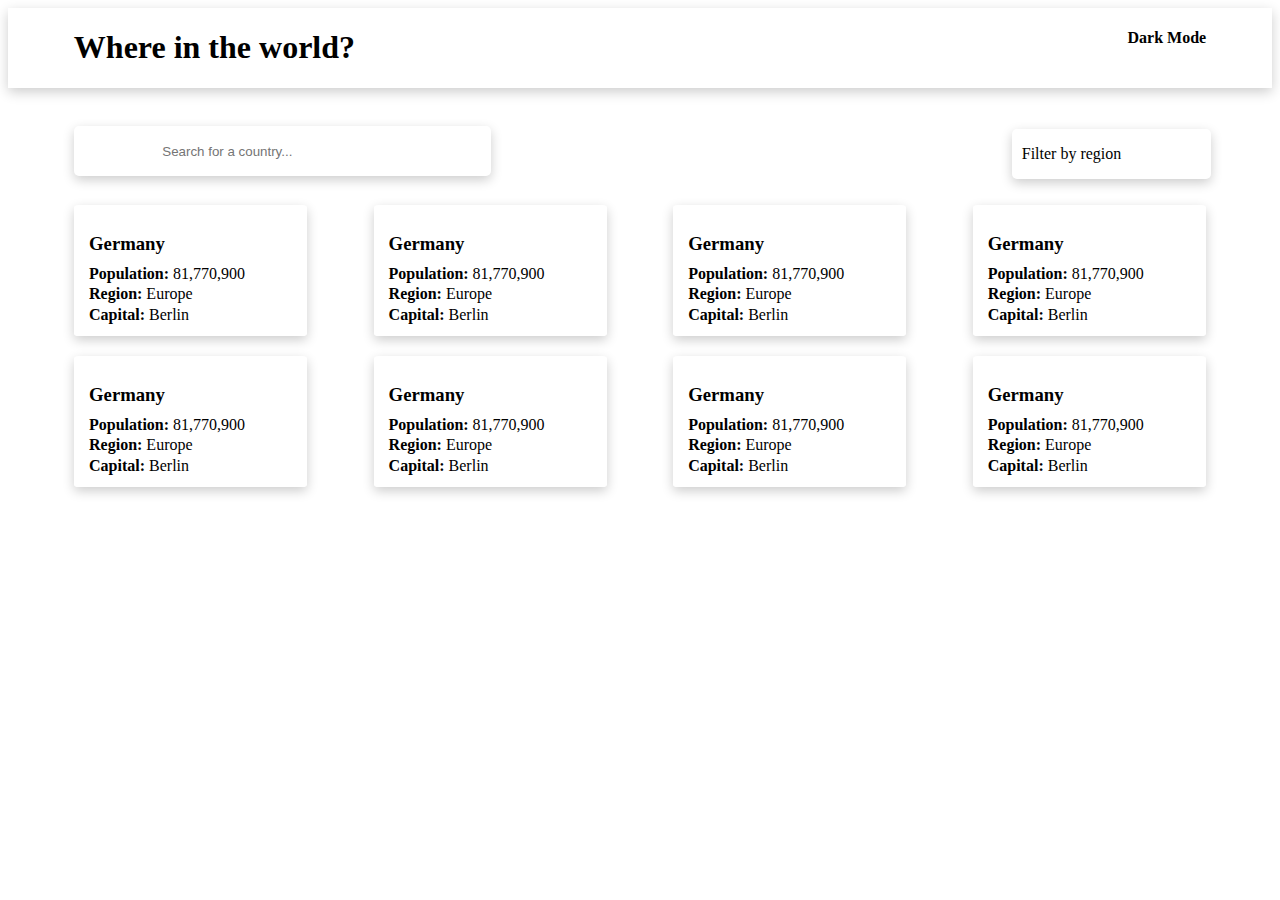
==== index.html @ eb94289c "Light theme added" ====
<!DOCTYPE html>
<html lang="en">

<head>
    <meta charset="UTF-8">
    <meta name="viewport" content="width=device-width, initial-scale=1.0">
    <title>Countries with color switcher</title>
    <link rel="stylesheet" href="./src/css/style.css">
    <link rel="stylesheet" href="./src/css/style-light.css">
    <link rel="stylesheet" href="https://pro.fontawesome.com/releases/v5.10.0/css/all.css"
        integrity="sha384-AYmEC3Yw5cVb3ZcuHtOA93w35dYTsvhLPVnYs9eStHfGJvOvKxVfELGroGkvsg+p" crossorigin="anonymous" />
</head>

<body>
    <div class="container">
        <header class="container-header wrapper">
            <h1 class="container-header-title">Where in the world?</h1>
            <div class="container-header-theme">
                <h4 class="container-header-theme-title">
                    <i class="far fa-moon icon"></i>Dark Mode</h4>
            </div>
        </header>
        <section class="container-tools">
            <div class="container-tools-search wrapper"><i class="fa fa-search icon"></i><input type="text"
                    placeholder="Search for a country...">
                    </div>
            <div class="container-tools-filter">
                <p class="wrapper">Filter by region <i class="fa fa-angle-down icon"></i></p>
                <ul class="container-tools-filter-dropdown wrapper">
                    <li>Africa</li>
                    <li>America</li>
                    <li>Asia</li>
                    <li>Europe</li>
                    <li>Oceania</li>
                </ul>
            </div>
        </section>
        <section class="container-countries">
            <div class="container-country wrapper">
                <img src="https://upload.wikimedia.org/wikipedia/commons/thumb/9/9a/Flag_of_Afghanistan.svg/125px-Flag_of_Afghanistan.svg.png"
                    alt="" class="container-country--flag">
                <div class="container-country--name">
                    <h3>Germany</h3>
                </div>
                <div class="container-country--populatoin">

                    <p><span>Population:</span> 81,770,900</p>
                </div>
                <div class="container-country--region">

                    <p><span>Region:</span> Europe</p>
                </div>
                <div class="container-country--capital">

                    <p><span>Capital:</span> Berlin</p>
                </div>
            </div>
            <div class="container-country wrapper">
                <img src="https://upload.wikimedia.org/wikipedia/commons/thumb/9/9a/Flag_of_Afghanistan.svg/125px-Flag_of_Afghanistan.svg.png"
                    alt="" class="container-country--flag">
                <div class="container-country--name">
                    <h3>Germany</h3>
                </div>
                <div class="container-country--populatoin">

                    <p><span>Population:</span> 81,770,900</p>
                </div>
                <div class="container-country--region">

                    <p><span>Region:</span> Europe</p>
                </div>
                <div class="container-country--capital">

                    <p><span>Capital:</span> Berlin</p>
                </div>
            </div>
            <div class="container-country wrapper">
                <img src="https://upload.wikimedia.org/wikipedia/commons/thumb/9/9a/Flag_of_Afghanistan.svg/125px-Flag_of_Afghanistan.svg.png"
                    alt="" class="container-country--flag">
                <div class="container-country--name">
                    <h3>Germany</h3>
                </div>
                <div class="container-country--populatoin">

                    <p><span>Population:</span> 81,770,900</p>
                </div>
                <div class="container-country--region">

                    <p><span>Region:</span> Europe</p>
                </div>
                <div class="container-country--capital">

                    <p><span>Capital:</span> Berlin</p>
                </div>
            </div>
            <div class="container-country wrapper">
                <img src="https://upload.wikimedia.org/wikipedia/commons/thumb/9/9a/Flag_of_Afghanistan.svg/125px-Flag_of_Afghanistan.svg.png"
                    alt="" class="container-country--flag">
                <div class="container-country--name">
                    <h3>Germany</h3>
                </div>
                <div class="container-country--populatoin">

                    <p><span>Population:</span> 81,770,900</p>
                </div>
                <div class="container-country--region">

                    <p><span>Region:</span> Europe</p>
                </div>
                <div class="container-country--capital">

                    <p><span>Capital:</span> Berlin</p>
                </div>
            </div>
            <div class="container-country wrapper">
                <img src="https://upload.wikimedia.org/wikipedia/commons/thumb/9/9a/Flag_of_Afghanistan.svg/125px-Flag_of_Afghanistan.svg.png"
                    alt="" class="container-country--flag">
                <div class="container-country--name">
                    <h3>Germany</h3>
                </div>
                <div class="container-country--populatoin">

                    <p><span>Population:</span> 81,770,900</p>
                </div>
                <div class="container-country--region">

                    <p><span>Region:</span> Europe</p>
                </div>
                <div class="container-country--capital">

                    <p><span>Capital:</span> Berlin</p>
                </div>
            </div>
            <div class="container-country wrapper">
                <img src="https://upload.wikimedia.org/wikipedia/commons/thumb/9/9a/Flag_of_Afghanistan.svg/125px-Flag_of_Afghanistan.svg.png"
                    alt="" class="container-country--flag">
                <div class="container-country--name">
                    <h3>Germany</h3>
                </div>
                <div class="container-country--populatoin">

                    <p><span>Population:</span> 81,770,900</p>
                </div>
                <div class="container-country--region">

                    <p><span>Region:</span> Europe</p>
                </div>
                <div class="container-country--capital">

                    <p><span>Capital:</span> Berlin</p>
                </div>
            </div>
            <div class="container-country wrapper">
                <img src="https://upload.wikimedia.org/wikipedia/commons/thumb/9/9a/Flag_of_Afghanistan.svg/125px-Flag_of_Afghanistan.svg.png"
                    alt="" class="container-country--flag">
                <div class="container-country--name">
                    <h3>Germany</h3>
                </div>
                <div class="container-country--populatoin">

                    <p><span>Population:</span> 81,770,900</p>
                </div>
                <div class="container-country--region">

                    <p><span>Region:</span> Europe</p>
                </div>
                <div class="container-country--capital">

                    <p><span>Capital:</span> Berlin</p>
                </div>
            </div>
            <div class="container-country wrapper">
                <img src="https://upload.wikimedia.org/wikipedia/commons/thumb/9/9a/Flag_of_Afghanistan.svg/125px-Flag_of_Afghanistan.svg.png"
                    alt="" class="container-country--flag">
                <div class="container-country--name">
                    <h3>Germany</h3>
                </div>
                <div class="container-country--populatoin">

                    <p><span>Population:</span> 81,770,900</p>
                </div>
                <div class="container-country--region">

                    <p><span>Region:</span> Europe</p>
                </div>
                <div class="container-country--capital">

                    <p><span>Capital:</span> Berlin</p>
                </div>
            </div>
        </section>
    </div>

    <script src="./src/js/index.js"></script>
</body>

</html>
---- src/css/style.css ----
h3 {
  margin: 10px auto;
}

.container .container-header {
  display: -webkit-box;
  display: -ms-flexbox;
  display: flex;
  -webkit-box-pack: justify;
      -ms-flex-pack: justify;
          justify-content: space-between;
}

.container .container-header-title {
  vertical-align: middle;
  margin-left: 5.21%;
}

.container .container-header-theme {
  margin-right: 5.21%;
}

.container .container-header-theme-title {
  vertical-align: middle;
}

.container .container-header-theme-title .icon {
  vertical-align: middle;
  margin: 10px;
}

.container .container-tools {
  display: -webkit-box;
  display: -ms-flexbox;
  display: flex;
  padding-top: 2%;
}

@media only screen and (max-width: 750px) {
  .container .container-tools {
    -webkit-box-orient: vertical;
    -webkit-box-direction: normal;
        -ms-flex-direction: column;
            flex-direction: column;
  }
}

@media only screen and (min-width: 751px) {
  .container .container-tools {
    -webkit-box-orient: vertical;
    -webkit-box-direction: normal;
        -ms-flex-direction: column;
            flex-direction: column;
  }
}

@media only screen and (min-width: 751px) {
  .container .container-tools {
    -webkit-box-orient: horizontal;
    -webkit-box-direction: normal;
        -ms-flex-direction: row;
            flex-direction: row;
    -webkit-box-pack: justify;
        -ms-flex-pack: justify;
            justify-content: space-between;
  }
}

.container .container-tools-search {
  margin-top: 1%;
  margin-left: 5.21%;
  line-height: 50px;
  height: 50px !important;
  vertical-align: middle;
  border-radius: 5px;
  padding-bottom: 0;
}

@media only screen and (max-width: 750px) {
  .container .container-tools-search {
    width: 89.58%;
  }
}

@media only screen and (min-width: 751px) {
  .container .container-tools-search {
    width: 89.58%;
  }
}

@media only screen and (min-width: 751px) {
  .container .container-tools-search {
    width: 33%;
  }
}

.container .container-tools-search .icon {
  margin-left: 10.6%;
}

.container .container-tools-search input {
  position: relative;
  width: 50%;
  margin: 0;
  border: 0;
  padding-left: 10.6%;
}

.container .container-tools-search input:focus {
  border: 0px solid white !important;
  box-shadow: 0 0 0 white !important;
  -moz-box-shadow: 0 0 0 white !important;
  -webkit-box-shadow: 0 0 0 white !important;
  outline-offset: 0px !important;
  outline: none !important;
}

.container .container-tools-filter {
  margin-left: 5.55%;
}

@media only screen and (max-width: 750px) {
  .container .container-tools-filter {
    width: 40%;
  }
}

@media only screen and (min-width: 751px) {
  .container .container-tools-filter {
    width: 40%;
  }
}

@media only screen and (min-width: 751px) {
  .container .container-tools-filter {
    width: 15%;
    margin-right: 5.55%;
  }
}

.container .container-tools-filter p {
  line-height: 50px;
  padding-left: 5%;
  width: 100%;
  border-radius: 5px;
}

.container .container-tools-filter .icon {
  float: right;
  padding-right: 5.21%;
}

.container .container-tools-filter:hover .container-tools-filter-dropdown {
  display: block;
}

.container .container-tools-filter-dropdown {
  padding-left: 5.21%;
  margin-top: 0;
  position: absolute;
  list-style: none;
  width: inherit;
  padding-left: 0;
  display: none;
  border-radius: 5px;
}

.container .container-tools-filter-dropdown li {
  padding-left: 5.21%;
  margin: 10px auto;
}

.container section.container-countries {
  width: 100%;
  display: -webkit-box;
  display: -ms-flexbox;
  display: flex;
  -ms-flex-wrap: wrap;
      flex-wrap: wrap;
  -ms-flex-pack: distribute;
      justify-content: space-around;
  -ms-flex-line-pack: distribute;
      align-content: space-around;
}

.container section.container-countries .container-country {
  border-radius: 2%;
  overflow: hidden;
}

@media only screen and (max-width: 750px) {
  .container section.container-countries .container-country {
    width: 89%;
    margin-top: 30px;
    margin-bottom: 30px;
    /* 
                &:first-child {
                    margin-top: 45px;
                }
                &:last-child {
                    margin-bottom: 45px;
                } */
  }
}

@media only screen and (min-width: 751px) {
  .container section.container-countries .container-country {
    width: 89%;
    margin-top: 30px;
    margin-bottom: 30px;
    /* 
                &:first-child {
                    margin-top: 45px;
                }
                &:last-child {
                    margin-bottom: 45px;
                } */
  }
}

@media only screen and (min-width: 751px) {
  .container section.container-countries .container-country {
    margin-top: 10px;
    margin-bottom: 10px;
    width: 18.45%;
  }
  .container section.container-countries .container-country:nth-child(1), .container section.container-countries .container-country:nth-child(5) {
    margin-left: 2.6%;
  }
  .container section.container-countries .container-country:nth-child(4) {
    margin-right: 2.6%;
  }
  .container section.container-countries .container-country:nth-child(8) {
    margin-right: 2.6%;
  }
}

.container section.container-countries .container-country img {
  width: 100%;
}

.container section.container-countries .container-country h3,
.container section.container-countries .container-country p {
  padding-left: 15px;
}

.container section.container-countries .container-country p {
  margin: 1% auto;
}

.container section.container-countries .container-country p span {
  font-weight: 600;
}

.container section.container-countries .container-country--capital {
  padding-bottom: 10px;
}

/* 
@include device(desktop){}
@include device(mobile){}
 */
/*# sourceMappingURL=style.css.map */
---- src/css/style-light.css ----
.wrapper {
  -webkit-box-shadow: 0 4px 12px 0px rgba(0, 0, 0, 0.2);
          box-shadow: 0 4px 12px 0px rgba(0, 0, 0, 0.2);
}

.container section.container-tools .container-tools-filter .container-tools-filter-dropdown {
  background: white;
}
/*# sourceMappingURL=style-light.css.map */
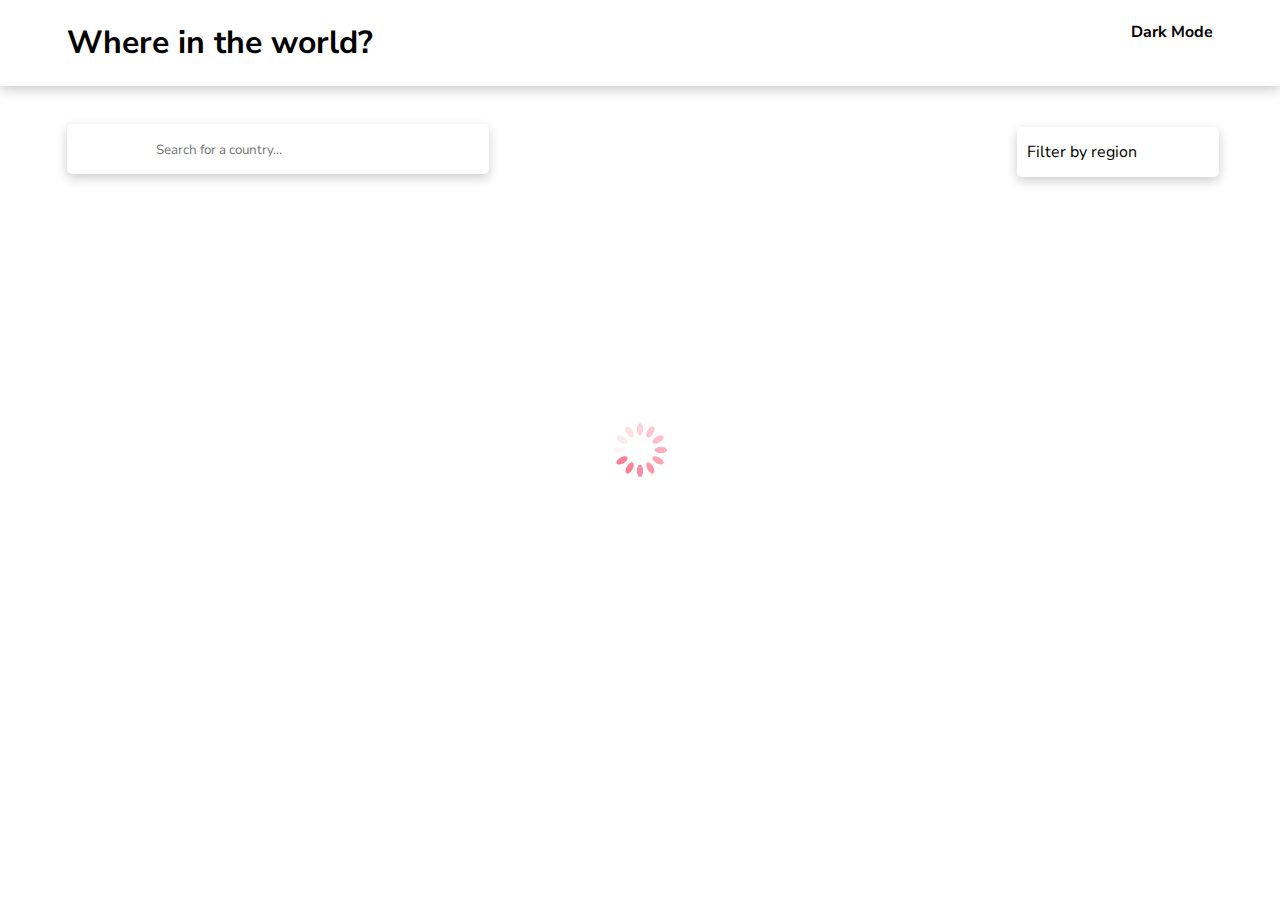
==== commit b152826c: "10% work remainig" ====
--- a/index.html
+++ b/index.html
@@ -12,182 +12,57 @@
 </head>
 
 <body>
+    <div class="loader"></div>
     <div class="container">
         <header class="container-header wrapper">
             <h1 class="container-header-title">Where in the world?</h1>
             <div class="container-header-theme">
                 <h4 class="container-header-theme-title">
-                    <i class="far fa-moon icon"></i>Dark Mode</h4>
+                    <i class="fas fa-moon icon"></i>Dark Mode</h4>
             </div>
         </header>
         <section class="container-tools">
-            <div class="container-tools-search wrapper"><i class="fa fa-search icon"></i><input type="text"
+            <div class="container-tools-search wrapper"><i class="fa fa-search icon"></i><input id="search" type="text"
                     placeholder="Search for a country...">
-                    </div>
+            </div>
             <div class="container-tools-filter">
                 <p class="wrapper">Filter by region <i class="fa fa-angle-down icon"></i></p>
-                <ul class="container-tools-filter-dropdown wrapper">
-                    <li>Africa</li>
-                    <li>America</li>
-                    <li>Asia</li>
-                    <li>Europe</li>
-                    <li>Oceania</li>
+                <ul id="filter" class="container-tools-filter-dropdown wrapper">
+                    <li class="region">Africa</li>
+                    <li class="region">Americas</li>
+                    <li class="region">Asia</li>
+                    <li class="region">Europe</li>
+                    <li class="region">Oceania</li>
                 </ul>
             </div>
         </section>
         <section class="container-countries">
-            <div class="container-country wrapper">
-                <img src="https://upload.wikimedia.org/wikipedia/commons/thumb/9/9a/Flag_of_Afghanistan.svg/125px-Flag_of_Afghanistan.svg.png"
-                    alt="" class="container-country--flag">
-                <div class="container-country--name">
-                    <h3>Germany</h3>
-                </div>
-                <div class="container-country--populatoin">
-
-                    <p><span>Population:</span> 81,770,900</p>
-                </div>
-                <div class="container-country--region">
-
-                    <p><span>Region:</span> Europe</p>
-                </div>
-                <div class="container-country--capital">
-
-                    <p><span>Capital:</span> Berlin</p>
-                </div>
+            <!-- 
+            <div class="container-countries-single container-countries-single--flag"><img
+                    src="https://restcountries.eu/data/bel.svg" alt="">
             </div>
-            <div class="container-country wrapper">
-                <img src="https://upload.wikimedia.org/wikipedia/commons/thumb/9/9a/Flag_of_Afghanistan.svg/125px-Flag_of_Afghanistan.svg.png"
-                    alt="" class="container-country--flag">
-                <div class="container-country--name">
-                    <h3>Germany</h3>
-                </div>
-                <div class="container-country--populatoin">
-
-                    <p><span>Population:</span> 81,770,900</p>
-                </div>
-                <div class="container-country--region">
-
-                    <p><span>Region:</span> Europe</p>
-                </div>
-                <div class="container-country--capital">
-
-                    <p><span>Capital:</span> Berlin</p>
-                </div>
+            <div class="container-countries-single container-countries-single--info">
+                <h2>Belgium</h2>
+                <ul>
+                    <li><span>Native Name:</span>België</li>
+                    <li><span>Population:</span>11,319,511</li>
+                    <li><span>Region:</span>Europe</li>
+                    <li><span>Sub Region:</span>Western Europe</li>
+                    <li><span>Capital:</span>Brussels</li>
+                </ul>
+                <ul>
+                    <li><span>Top Level Domain:</span>.be</li>
+                    <li><span>Currencies:</span>Euro</li>
+                    <li><span>Languages</span>Dutch, French, German</li>
+                </ul>
+                <ul class="last-list">
+                    <li><span>Border Countries:</span></li>
+                    <li class="wrapper">France</li>
+                    <li class="wrapper">Germany</li>
+                    <li class="wrapper">Netherlands</li>
+                </ul>
             </div>
-            <div class="container-country wrapper">
-                <img src="https://upload.wikimedia.org/wikipedia/commons/thumb/9/9a/Flag_of_Afghanistan.svg/125px-Flag_of_Afghanistan.svg.png"
-                    alt="" class="container-country--flag">
-                <div class="container-country--name">
-                    <h3>Germany</h3>
-                </div>
-                <div class="container-country--populatoin">
-
-                    <p><span>Population:</span> 81,770,900</p>
-                </div>
-                <div class="container-country--region">
-
-                    <p><span>Region:</span> Europe</p>
-                </div>
-                <div class="container-country--capital">
-
-                    <p><span>Capital:</span> Berlin</p>
-                </div>
-            </div>
-            <div class="container-country wrapper">
-                <img src="https://upload.wikimedia.org/wikipedia/commons/thumb/9/9a/Flag_of_Afghanistan.svg/125px-Flag_of_Afghanistan.svg.png"
-                    alt="" class="container-country--flag">
-                <div class="container-country--name">
-                    <h3>Germany</h3>
-                </div>
-                <div class="container-country--populatoin">
-
-                    <p><span>Population:</span> 81,770,900</p>
-                </div>
-                <div class="container-country--region">
-
-                    <p><span>Region:</span> Europe</p>
-                </div>
-                <div class="container-country--capital">
-
-                    <p><span>Capital:</span> Berlin</p>
-                </div>
-            </div>
-            <div class="container-country wrapper">
-                <img src="https://upload.wikimedia.org/wikipedia/commons/thumb/9/9a/Flag_of_Afghanistan.svg/125px-Flag_of_Afghanistan.svg.png"
-                    alt="" class="container-country--flag">
-                <div class="container-country--name">
-                    <h3>Germany</h3>
-                </div>
-                <div class="container-country--populatoin">
-
-                    <p><span>Population:</span> 81,770,900</p>
-                </div>
-                <div class="container-country--region">
-
-                    <p><span>Region:</span> Europe</p>
-                </div>
-                <div class="container-country--capital">
-
-                    <p><span>Capital:</span> Berlin</p>
-                </div>
-            </div>
-            <div class="container-country wrapper">
-                <img src="https://upload.wikimedia.org/wikipedia/commons/thumb/9/9a/Flag_of_Afghanistan.svg/125px-Flag_of_Afghanistan.svg.png"
-                    alt="" class="container-country--flag">
-                <div class="container-country--name">
-                    <h3>Germany</h3>
-                </div>
-                <div class="container-country--populatoin">
-
-                    <p><span>Population:</span> 81,770,900</p>
-                </div>
-                <div class="container-country--region">
-
-                    <p><span>Region:</span> Europe</p>
-                </div>
-                <div class="container-country--capital">
-
-                    <p><span>Capital:</span> Berlin</p>
-                </div>
-            </div>
-            <div class="container-country wrapper">
-                <img src="https://upload.wikimedia.org/wikipedia/commons/thumb/9/9a/Flag_of_Afghanistan.svg/125px-Flag_of_Afghanistan.svg.png"
-                    alt="" class="container-country--flag">
-                <div class="container-country--name">
-                    <h3>Germany</h3>
-                </div>
-                <div class="container-country--populatoin">
-
-                    <p><span>Population:</span> 81,770,900</p>
-                </div>
-                <div class="container-country--region">
-
-                    <p><span>Region:</span> Europe</p>
-                </div>
-                <div class="container-country--capital">
-
-                    <p><span>Capital:</span> Berlin</p>
-                </div>
-            </div>
-            <div class="container-country wrapper">
-                <img src="https://upload.wikimedia.org/wikipedia/commons/thumb/9/9a/Flag_of_Afghanistan.svg/125px-Flag_of_Afghanistan.svg.png"
-                    alt="" class="container-country--flag">
-                <div class="container-country--name">
-                    <h3>Germany</h3>
-                </div>
-                <div class="container-country--populatoin">
-
-                    <p><span>Population:</span> 81,770,900</p>
-                </div>
-                <div class="container-country--region">
-
-                    <p><span>Region:</span> Europe</p>
-                </div>
-                <div class="container-country--capital">
-
-                    <p><span>Capital:</span> Berlin</p>
-                </div>
-            </div>
+ -->
         </section>
     </div>
 
--- a/src/css/style.css
+++ b/src/css/style.css
@@ -1,5 +1,37 @@
+@import url("https://fonts.googleapis.com/css2?family=Nunito+Sans:wght@300;600;800&display=swap");
+* {
+  font-family: "Nunito Sans", sans-serif;
+}
+
+body {
+  overflow-x: hidden;
+  padding: 0;
+  margin: 0;
+  min-width: 100% !important;
+  -webkit-box-sizing: border-box;
+          box-sizing: border-box;
+}
+
+.loader {
+  position: absolute;
+  width: 100vw;
+  height: 100vh;
+  background-image: url(./../img/829.gif);
+  background-repeat: no-repeat;
+  background-position: center;
+  background-size: auto;
+}
+
 h3 {
   margin: 10px auto;
+}
+
+.container {
+  padding: 0;
+  margin: 0;
+  min-width: 100% !important;
+  -webkit-box-sizing: border-box;
+          box-sizing: border-box;
 }
 
 .container .container-header {
@@ -26,7 +58,7 @@
 
 .container .container-header-theme-title .icon {
   vertical-align: middle;
-  margin: 10px;
+  height: 100%;
 }
 
 .container .container-tools {
@@ -148,6 +180,7 @@
 .container .container-tools-filter .icon {
   float: right;
   padding-right: 5.21%;
+  margin-top: 10%;
 }
 
 .container .container-tools-filter:hover .container-tools-filter-dropdown {
@@ -172,6 +205,7 @@
 
 .container section.container-countries {
   width: 100%;
+  padding-bottom: 50px;
   display: -webkit-box;
   display: -ms-flexbox;
   display: flex;
@@ -220,8 +254,8 @@
 
 @media only screen and (min-width: 751px) {
   .container section.container-countries .container-country {
-    margin-top: 10px;
-    margin-bottom: 10px;
+    margin-top: 20px;
+    margin-bottom: 20px;
     width: 18.45%;
   }
   .container section.container-countries .container-country:nth-child(1), .container section.container-countries .container-country:nth-child(5) {
@@ -233,10 +267,6 @@
   .container section.container-countries .container-country:nth-child(8) {
     margin-right: 2.6%;
   }
-}
-
-.container section.container-countries .container-country img {
-  width: 100%;
 }
 
 .container section.container-countries .container-country h3,
@@ -254,6 +284,127 @@
 
 .container section.container-countries .container-country--capital {
   padding-bottom: 10px;
+}
+
+.container section.container-countries .container-country--flag {
+  width: 100%;
+  background-position: center;
+  background-size: auto 150px;
+  background-origin: border-box;
+}
+
+@media only screen and (max-width: 750px) {
+  .container section.container-countries .container-country--flag {
+    height: 200px;
+  }
+}
+
+@media only screen and (min-width: 751px) {
+  .container section.container-countries .container-country--flag {
+    height: 200px;
+  }
+}
+
+@media only screen and (min-width: 751px) {
+  .container section.container-countries .container-country--flag {
+    height: 150px;
+  }
+}
+
+.container section.container-countries .container-country--flag img {
+  width: 100%;
+  overflow: hidden;
+  height: 100%;
+}
+
+@media only screen and (max-width: 750px) {
+  .container section.container-countries .container-countries-single {
+    margin-top: 2vh;
+    width: 89%;
+  }
+}
+
+@media only screen and (min-width: 751px) {
+  .container section.container-countries .container-countries-single {
+    margin-top: 2vh;
+    width: 89%;
+  }
+}
+
+@media only screen and (min-width: 751px) {
+  .container section.container-countries .container-countries-single--flag {
+    margin-top: 10vh;
+    width: 31.7%;
+  }
+}
+
+.container section.container-countries .container-countries-single--flag img {
+  width: 100%;
+}
+
+.container section.container-countries .container-countries-single--info span {
+  font-weight: 700;
+}
+
+.container section.container-countries .container-countries-single--info ul {
+  list-style: none;
+  padding-left: 0;
+  position: relative;
+  float: left;
+  vertical-align: middle;
+}
+
+@media only screen and (max-width: 750px) {
+  .container section.container-countries .container-countries-single--info ul {
+    width: 100%;
+  }
+}
+
+@media only screen and (min-width: 751px) {
+  .container section.container-countries .container-countries-single--info ul {
+    width: 100%;
+  }
+}
+
+@media only screen and (min-width: 751px) {
+  .container section.container-countries .container-countries-single--info ul {
+    width: 50%;
+  }
+}
+
+.container section.container-countries .container-countries-single--info .last-list {
+  width: 100%;
+}
+
+@media only screen and (max-width: 750px) {
+  .container section.container-countries .container-countries-single--info .last-list li:first-child {
+    display: block;
+  }
+}
+
+@media only screen and (min-width: 751px) {
+  .container section.container-countries .container-countries-single--info .last-list li:first-child {
+    display: block;
+  }
+}
+
+@media only screen and (min-width: 751px) {
+  .container section.container-countries .container-countries-single--info .last-list li:first-child {
+    display: inline;
+  }
+}
+
+.container section.container-countries .container-countries-single--info .last-list li:not(:first-child) {
+  display: inline;
+  margin: 10px;
+  padding: 5px;
+}
+
+@media only screen and (min-width: 751px) {
+  .container section.container-countries .container-countries-single--info {
+    margin-top: 10vh;
+    width: 47.4%;
+  }
 }
 
 /* 
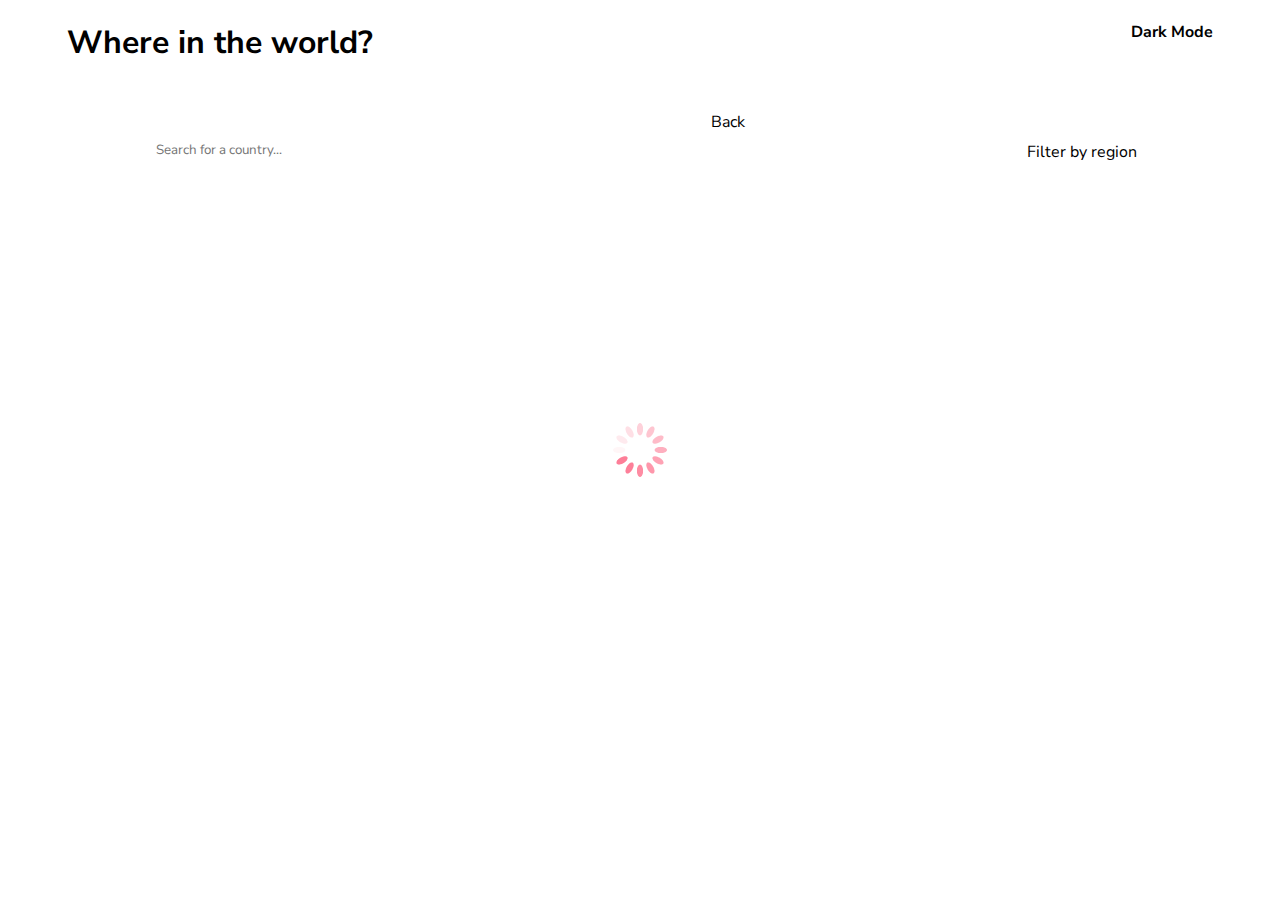
==== commit a8b45bff: "Final Result" ====
--- a/index.html
+++ b/index.html
@@ -3,12 +3,13 @@
 
 <head>
     <meta charset="UTF-8">
+    <meta name="description" content="Frontendmentor Challenge- Countries api with color theme switcher">
+    <meta name="keywords" content="HTML,CSS,JavaScript">
+    <meta name="author" content="Aniket Teltumbade">
     <meta name="viewport" content="width=device-width, initial-scale=1.0">
-    <title>Countries with color switcher</title>
+    <title>Countries api with color switcher</title>
     <link rel="stylesheet" href="./src/css/style.css">
-    <link rel="stylesheet" href="./src/css/style-light.css">
-    <link rel="stylesheet" href="https://pro.fontawesome.com/releases/v5.10.0/css/all.css"
-        integrity="sha384-AYmEC3Yw5cVb3ZcuHtOA93w35dYTsvhLPVnYs9eStHfGJvOvKxVfELGroGkvsg+p" crossorigin="anonymous" />
+
 </head>
 
 <body>
@@ -16,17 +17,20 @@
     <div class="container">
         <header class="container-header wrapper">
             <h1 class="container-header-title">Where in the world?</h1>
-            <div class="container-header-theme">
+            <div class="container-header-theme" id="toggle-theme">
                 <h4 class="container-header-theme-title">
-                    <i class="fas fa-moon icon"></i>Dark Mode</h4>
+                    <i class="f-ico f-moon icon"></i>Dark Mode</h4>
             </div>
         </header>
         <section class="container-tools">
-            <div class="container-tools-search wrapper"><i class="fa fa-search icon"></i><input id="search" type="text"
-                    placeholder="Search for a country...">
+            <div class="container-tools-search wrapper"><i class="f-ico f-search icon"></i><input id="search"
+                    type="text" placeholder="Search for a country...">
+            </div>
+            <div class="container-tools-back wrapper" id="back">&nbsp;&nbsp;<i
+                    class="f-ico f-back icon"></i>&nbsp;&nbsp;&nbsp;Back
             </div>
             <div class="container-tools-filter">
-                <p class="wrapper">Filter by region <i class="fa fa-angle-down icon"></i></p>
+                <p class="wrapper">Filter by region <i class="f-ico f-arrow icon"></i></p>
                 <ul id="filter" class="container-tools-filter-dropdown wrapper">
                     <li class="region">Africa</li>
                     <li class="region">Americas</li>
@@ -37,32 +41,7 @@
             </div>
         </section>
         <section class="container-countries">
-            <!-- 
-            <div class="container-countries-single container-countries-single--flag"><img
-                    src="https://restcountries.eu/data/bel.svg" alt="">
-            </div>
-            <div class="container-countries-single container-countries-single--info">
-                <h2>Belgium</h2>
-                <ul>
-                    <li><span>Native Name:</span>België</li>
-                    <li><span>Population:</span>11,319,511</li>
-                    <li><span>Region:</span>Europe</li>
-                    <li><span>Sub Region:</span>Western Europe</li>
-                    <li><span>Capital:</span>Brussels</li>
-                </ul>
-                <ul>
-                    <li><span>Top Level Domain:</span>.be</li>
-                    <li><span>Currencies:</span>Euro</li>
-                    <li><span>Languages</span>Dutch, French, German</li>
-                </ul>
-                <ul class="last-list">
-                    <li><span>Border Countries:</span></li>
-                    <li class="wrapper">France</li>
-                    <li class="wrapper">Germany</li>
-                    <li class="wrapper">Netherlands</li>
-                </ul>
-            </div>
- -->
+
         </section>
     </div>
 
